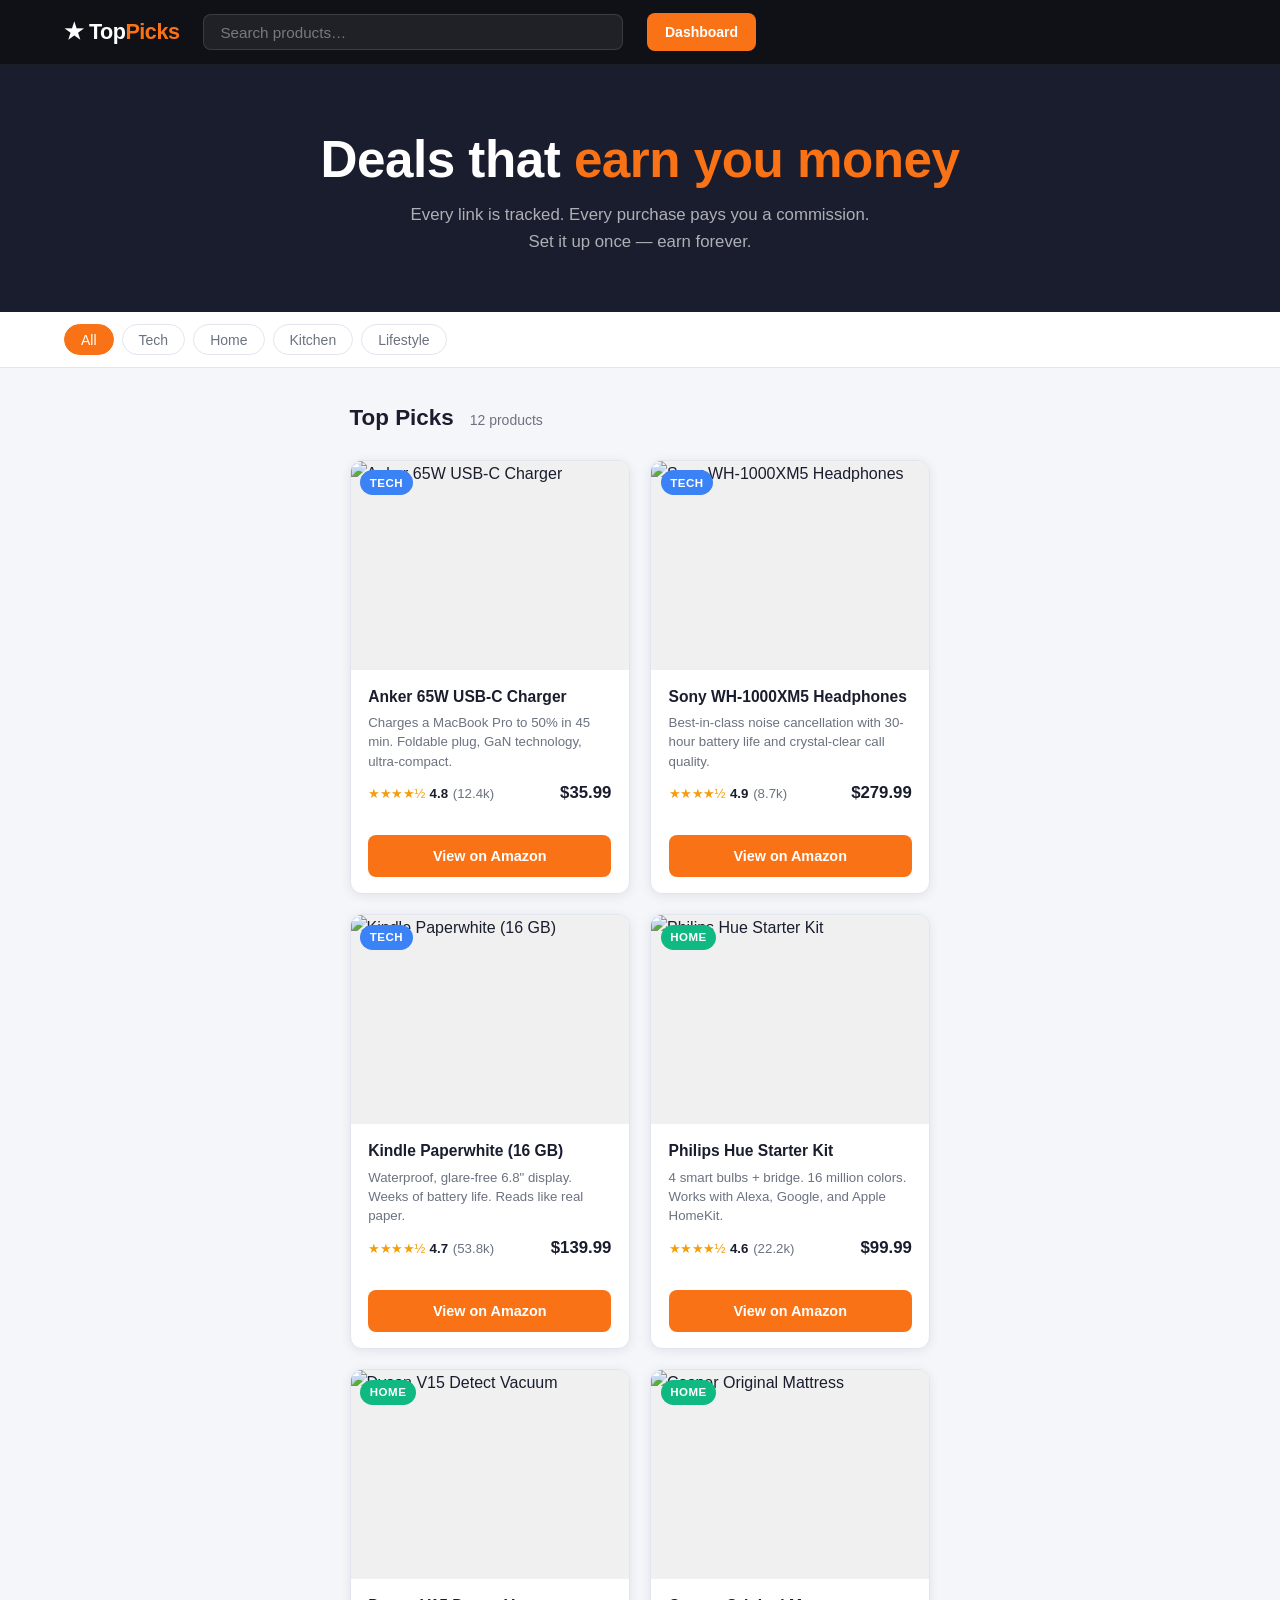
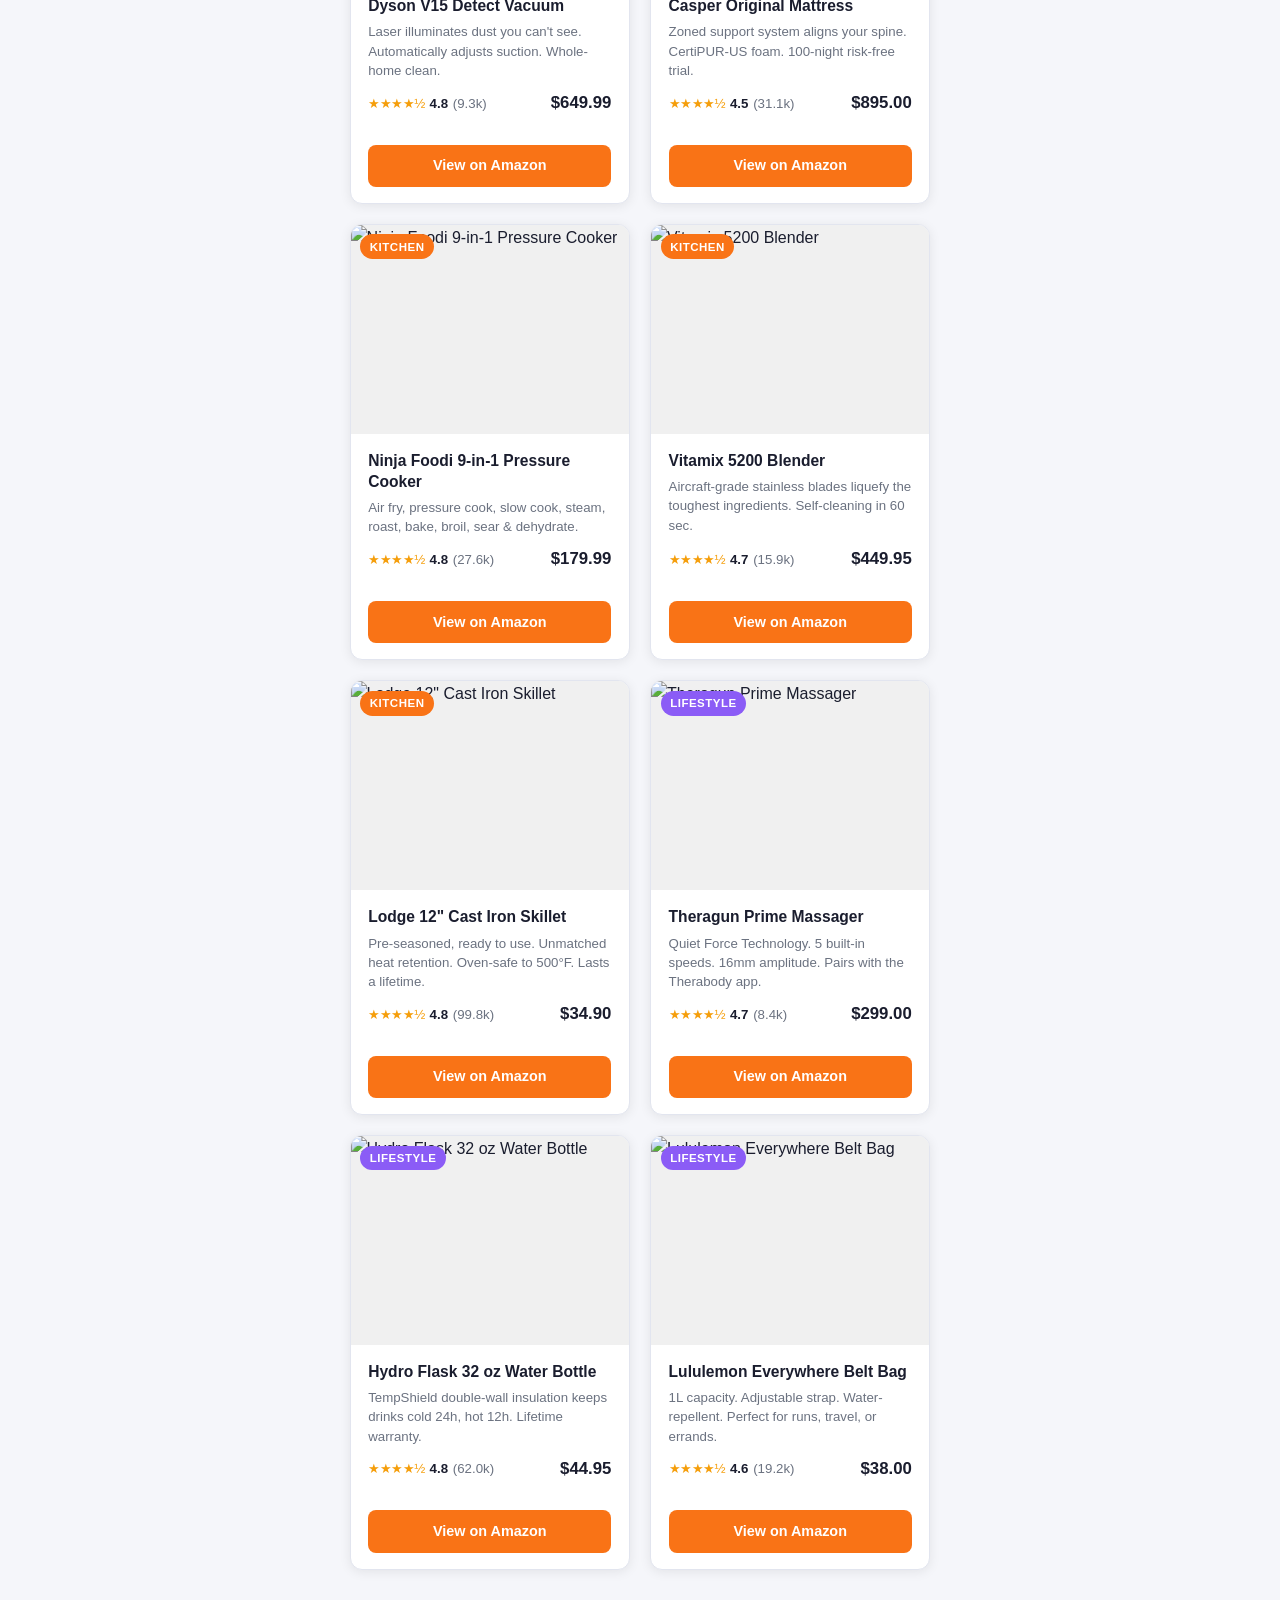
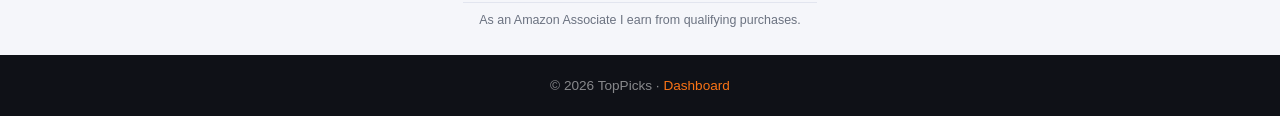
==== index.html @ af817380 "Build TopPicks affiliate site - index.html: main storefront with hero, category pills, product grid," ====
<!DOCTYPE html>
<html lang="en">
<head>
  <meta charset="UTF-8">
  <meta name="viewport" content="width=device-width, initial-scale=1.0">
  <title>TopPicks — Curated Deals & Product Reviews</title>
  <meta name="description" content="Handpicked, top-rated products with honest reviews. We find the best deals so you don't have to.">
  <meta name="robots" content="index, follow">
  <link rel="stylesheet" href="css/style.css">
</head>
<body>

<header>
  <div class="header-inner">
    <a href="/" class="logo">&#9733; Top<span>Picks</span></a>
    <div class="search-bar">
      <input id="search" type="search" placeholder="Search products…" autocomplete="off">
    </div>
    <a href="admin/dashboard.html" class="header-cta">Dashboard</a>
  </div>
</header>

<section class="hero">
  <h1>Deals that <span>earn you money</span></h1>
  <p>Every link is tracked. Every purchase pays you a commission. Set it up once — earn forever.</p>
</section>

<div class="categories">
  <div class="cat-pills">
    <button class="cat-pill active" data-cat="all">All</button>
    <button class="cat-pill" data-cat="tech">Tech</button>
    <button class="cat-pill" data-cat="home">Home</button>
    <button class="cat-pill" data-cat="kitchen">Kitchen</button>
    <button class="cat-pill" data-cat="lifestyle">Lifestyle</button>
  </div>
</div>

<section class="products-section">
  <div class="section-header">
    <h2>Top Picks</h2>
    <span id="result-count" class="result-count">Loading…</span>
  </div>
  <div id="products-grid" class="products-grid"></div>
  <div id="no-results" class="no-results hidden">
    <p>No products found. Try a different search or category.</p>
  </div>
</section>

<p class="disclaimer">As an Amazon Associate I earn from qualifying purchases.</p>

<footer>
  <p>© <span id="year"></span> TopPicks · <a href="admin/dashboard.html">Dashboard</a></p>
  <script>document.getElementById('year').textContent = new Date().getFullYear();</script>
</footer>

<script src="js/products.js"></script>
<script src="js/app.js"></script>
</body>
</html>
---- css/style.css ----
/* ── Reset & Base ── */
*, *::before, *::after { box-sizing: border-box; margin: 0; padding: 0; }

:root {
  --bg: #f5f6fa;
  --surface: #ffffff;
  --border: #e2e5ef;
  --text: #1a1d2e;
  --text-muted: #6b7280;
  --accent: #f97316;
  --accent-dark: #ea6000;
  --header-bg: #0f1117;
  --hero-bg: #1a1d2e;
  --star: #f59e0b;
  --badge-tech: #3b82f6;
  --badge-home: #10b981;
  --badge-kitchen: #f97316;
  --badge-lifestyle: #8b5cf6;
  --radius: 12px;
  --shadow: 0 2px 12px rgba(0,0,0,.08);
  --shadow-hover: 0 8px 28px rgba(0,0,0,.14);
  --transition: 0.2s ease;
}

body {
  font-family: -apple-system, BlinkMacSystemFont, 'Segoe UI', Roboto, sans-serif;
  background: var(--bg);
  color: var(--text);
  line-height: 1.6;
  min-height: 100vh;
  display: flex;
  flex-direction: column;
}

/* ── Header ── */
header {
  background: var(--header-bg);
  position: sticky;
  top: 0;
  z-index: 100;
  border-bottom: 1px solid rgba(255,255,255,.06);
}

.header-inner {
  max-width: 1200px;
  margin: 0 auto;
  padding: 0 1.5rem;
  height: 64px;
  display: flex;
  align-items: center;
  gap: 1.5rem;
}

.logo {
  font-size: 1.35rem;
  font-weight: 800;
  color: #fff;
  text-decoration: none;
  white-space: nowrap;
  letter-spacing: -.5px;
}
.logo span { color: var(--accent); }

.search-bar {
  flex: 1;
  max-width: 420px;
}

.search-bar input {
  width: 100%;
  padding: .55rem 1rem;
  border-radius: 8px;
  border: 1.5px solid rgba(255,255,255,.12);
  background: rgba(255,255,255,.07);
  color: #fff;
  font-size: .95rem;
  outline: none;
  transition: border-color var(--transition), background var(--transition);
}

.search-bar input::placeholder { color: rgba(255,255,255,.4); }
.search-bar input:focus {
  border-color: var(--accent);
  background: rgba(255,255,255,.1);
}

.header-cta {
  padding: .5rem 1.1rem;
  background: var(--accent);
  color: #fff;
  border-radius: 8px;
  font-size: .875rem;
  font-weight: 600;
  text-decoration: none;
  white-space: nowrap;
  transition: background var(--transition);
}
.header-cta:hover { background: var(--accent-dark); }

/* ── Hero ── */
.hero {
  background: var(--hero-bg);
  color: #fff;
  text-align: center;
  padding: 4rem 1.5rem 3.5rem;
}

.hero h1 {
  font-size: clamp(2rem, 5vw, 3.2rem);
  font-weight: 800;
  line-height: 1.2;
  margin-bottom: .75rem;
  letter-spacing: -.5px;
}

.hero h1 span {
  color: var(--accent);
  position: relative;
}

.hero p {
  font-size: 1.05rem;
  color: rgba(255,255,255,.65);
  max-width: 480px;
  margin: 0 auto;
}

/* ── Categories ── */
.categories {
  background: var(--surface);
  border-bottom: 1px solid var(--border);
  position: sticky;
  top: 64px;
  z-index: 90;
}

.cat-pills {
  max-width: 1200px;
  margin: 0 auto;
  padding: .75rem 1.5rem;
  display: flex;
  gap: .5rem;
  overflow-x: auto;
  scrollbar-width: none;
}
.cat-pills::-webkit-scrollbar { display: none; }

.cat-pill {
  padding: .4rem 1rem;
  border-radius: 999px;
  border: 1.5px solid var(--border);
  background: transparent;
  color: var(--text-muted);
  font-size: .875rem;
  font-weight: 500;
  cursor: pointer;
  white-space: nowrap;
  transition: all var(--transition);
}

.cat-pill:hover {
  border-color: var(--accent);
  color: var(--accent);
}

.cat-pill.active {
  background: var(--accent);
  border-color: var(--accent);
  color: #fff;
}

/* ── Products Section ── */
.products-section {
  max-width: 1200px;
  margin: 0 auto;
  padding: 2rem 1.5rem;
  flex: 1;
}

.section-header {
  display: flex;
  align-items: baseline;
  gap: 1rem;
  margin-bottom: 1.5rem;
}

.section-header h2 {
  font-size: 1.4rem;
  font-weight: 700;
}

.result-count {
  font-size: .875rem;
  color: var(--text-muted);
}

/* ── Products Grid ── */
.products-grid {
  display: grid;
  grid-template-columns: repeat(auto-fill, minmax(260px, 1fr));
  gap: 1.25rem;
}

/* ── Product Card ── */
.product-card {
  background: var(--surface);
  border-radius: var(--radius);
  border: 1px solid var(--border);
  box-shadow: var(--shadow);
  overflow: hidden;
  display: flex;
  flex-direction: column;
  transition: transform var(--transition), box-shadow var(--transition);
}

.product-card:hover {
  transform: translateY(-4px);
  box-shadow: var(--shadow-hover);
}

.card-image {
  aspect-ratio: 4/3;
  overflow: hidden;
  background: #f0f0f0;
  position: relative;
}

.card-image img {
  width: 100%;
  height: 100%;
  object-fit: cover;
  transition: transform 0.35s ease;
}

.product-card:hover .card-image img {
  transform: scale(1.04);
}

.card-badge {
  position: absolute;
  top: .6rem;
  left: .6rem;
  padding: .2rem .6rem;
  border-radius: 999px;
  font-size: .72rem;
  font-weight: 700;
  text-transform: uppercase;
  letter-spacing: .5px;
  color: #fff;
}

.badge-tech      { background: var(--badge-tech); }
.badge-home      { background: var(--badge-home); }
.badge-kitchen   { background: var(--badge-kitchen); }
.badge-lifestyle { background: var(--badge-lifestyle); }

.card-body {
  padding: 1rem 1.1rem;
  flex: 1;
  display: flex;
  flex-direction: column;
  gap: .4rem;
}

.card-title {
  font-size: .975rem;
  font-weight: 600;
  line-height: 1.35;
  color: var(--text);
}

.card-desc {
  font-size: .83rem;
  color: var(--text-muted);
  line-height: 1.45;
  flex: 1;
}

.card-meta {
  display: flex;
  align-items: center;
  justify-content: space-between;
  margin-top: .2rem;
}

.card-rating {
  display: flex;
  align-items: center;
  gap: .3rem;
  font-size: .83rem;
}

.stars { color: var(--star); letter-spacing: -.5px; }
.rating-val { font-weight: 600; }
.review-count { color: var(--text-muted); }

.card-price {
  font-size: 1.05rem;
  font-weight: 700;
  color: var(--text);
}

.card-footer {
  padding: .75rem 1.1rem 1rem;
}

.btn-buy {
  display: block;
  width: 100%;
  padding: .6rem;
  background: var(--accent);
  color: #fff;
  border: none;
  border-radius: 8px;
  font-size: .9rem;
  font-weight: 600;
  text-align: center;
  text-decoration: none;
  cursor: pointer;
  transition: background var(--transition);
}

.btn-buy:hover { background: var(--accent-dark); }

/* ── No Results ── */
.no-results {
  text-align: center;
  padding: 4rem 1rem;
  color: var(--text-muted);
  font-size: 1rem;
}

.hidden { display: none !important; }

/* ── Disclaimer ── */
.disclaimer {
  text-align: center;
  font-size: .78rem;
  color: var(--text-muted);
  padding: .5rem 1rem 1.5rem;
  border-top: 1px solid var(--border);
  max-width: 1200px;
  margin: 0 auto;
}

/* ── Footer ── */
footer {
  background: var(--header-bg);
  color: rgba(255,255,255,.5);
  text-align: center;
  padding: 1.25rem 1rem;
  font-size: .85rem;
}

footer a {
  color: var(--accent);
  text-decoration: none;
}
footer a:hover { text-decoration: underline; }

/* ── Admin: Dashboard ── */
.admin-body {
  background: var(--bg);
  font-family: -apple-system, BlinkMacSystemFont, 'Segoe UI', Roboto, sans-serif;
  color: var(--text);
  min-height: 100vh;
}

.admin-header {
  background: var(--header-bg);
  padding: 0 1.5rem;
}

.admin-header .header-inner {
  justify-content: space-between;
}

.admin-layout {
  max-width: 1200px;
  margin: 0 auto;
  padding: 2rem 1.5rem;
}

.admin-title {
  font-size: 1.5rem;
  font-weight: 700;
  margin-bottom: 1.5rem;
}

/* Stats row */
.stats-row {
  display: grid;
  grid-template-columns: repeat(auto-fill, minmax(180px, 1fr));
  gap: 1rem;
  margin-bottom: 2rem;
}

.stat-card {
  background: var(--surface);
  border: 1px solid var(--border);
  border-radius: var(--radius);
  padding: 1.2rem 1.4rem;
  box-shadow: var(--shadow);
}

.stat-label {
  font-size: .78rem;
  font-weight: 600;
  text-transform: uppercase;
  letter-spacing: .5px;
  color: var(--text-muted);
  margin-bottom: .35rem;
}

.stat-value {
  font-size: 2rem;
  font-weight: 800;
  color: var(--accent);
}

/* Toolbar */
.toolbar {
  display: flex;
  align-items: center;
  justify-content: space-between;
  margin-bottom: 1rem;
  gap: 1rem;
  flex-wrap: wrap;
}

.toolbar-left { display: flex; align-items: center; gap: .75rem; flex-wrap: wrap; }

.admin-search {
  padding: .5rem .9rem;
  border-radius: 8px;
  border: 1.5px solid var(--border);
  background: var(--surface);
  font-size: .9rem;
  outline: none;
  width: 220px;
  transition: border-color var(--transition);
}
.admin-search:focus { border-color: var(--accent); }

.filter-select {
  padding: .5rem .9rem;
  border-radius: 8px;
  border: 1.5px solid var(--border);
  background: var(--surface);
  font-size: .9rem;
  cursor: pointer;
}

.btn-add {
  padding: .55rem 1.1rem;
  background: var(--accent);
  color: #fff;
  border: none;
  border-radius: 8px;
  font-size: .875rem;
  font-weight: 600;
  cursor: pointer;
  transition: background var(--transition);
}
.btn-add:hover { background: var(--accent-dark); }

/* Table */
.table-wrap {
  background: var(--surface);
  border: 1px solid var(--border);
  border-radius: var(--radius);
  box-shadow: var(--shadow);
  overflow: hidden;
}

.admin-table {
  width: 100%;
  border-collapse: collapse;
  font-size: .88rem;
}

.admin-table thead {
  background: #f9fafb;
  border-bottom: 1px solid var(--border);
}

.admin-table th {
  padding: .75rem 1rem;
  text-align: left;
  font-weight: 600;
  font-size: .78rem;
  text-transform: uppercase;
  letter-spacing: .5px;
  color: var(--text-muted);
  white-space: nowrap;
}

.admin-table td {
  padding: .85rem 1rem;
  border-bottom: 1px solid var(--border);
  vertical-align: middle;
}

.admin-table tbody tr:last-child td { border-bottom: none; }

.admin-table tbody tr:hover td { background: #fafafa; }

.prod-thumb {
  width: 44px;
  height: 44px;
  border-radius: 8px;
  object-fit: cover;
  background: var(--bg);
}

.prod-name { font-weight: 600; }
.prod-desc-cell {
  color: var(--text-muted);
  font-size: .82rem;
  max-width: 200px;
  white-space: nowrap;
  overflow: hidden;
  text-overflow: ellipsis;
}

.cat-tag {
  padding: .2rem .55rem;
  border-radius: 999px;
  font-size: .72rem;
  font-weight: 700;
  text-transform: uppercase;
  letter-spacing: .3px;
  color: #fff;
}

.actions { display: flex; gap: .5rem; }

.btn-edit, .btn-delete {
  padding: .35rem .75rem;
  border-radius: 6px;
  font-size: .8rem;
  font-weight: 600;
  cursor: pointer;
  border: none;
  transition: opacity var(--transition);
}

.btn-edit { background: #e0f2fe; color: #0369a1; }
.btn-edit:hover { opacity: .8; }
.btn-delete { background: #fee2e2; color: #dc2626; }
.btn-delete:hover { opacity: .8; }

/* Modal */
.modal-overlay {
  position: fixed;
  inset: 0;
  background: rgba(0,0,0,.5);
  display: flex;
  align-items: center;
  justify-content: center;
  z-index: 200;
  padding: 1rem;
}

.modal {
  background: var(--surface);
  border-radius: var(--radius);
  width: 100%;
  max-width: 520px;
  max-height: 90vh;
  overflow-y: auto;
  box-shadow: 0 20px 60px rgba(0,0,0,.25);
}

.modal-header {
  display: flex;
  align-items: center;
  justify-content: space-between;
  padding: 1.25rem 1.5rem;
  border-bottom: 1px solid var(--border);
}

.modal-title { font-size: 1.1rem; font-weight: 700; }

.modal-close {
  background: none;
  border: none;
  font-size: 1.4rem;
  cursor: pointer;
  color: var(--text-muted);
  line-height: 1;
  padding: .2rem;
}
.modal-close:hover { color: var(--text); }

.modal-body { padding: 1.5rem; }

.form-group {
  margin-bottom: 1.1rem;
}

.form-label {
  display: block;
  font-size: .83rem;
  font-weight: 600;
  margin-bottom: .4rem;
  color: var(--text);
}

.form-control {
  width: 100%;
  padding: .55rem .85rem;
  border: 1.5px solid var(--border);
  border-radius: 8px;
  font-size: .9rem;
  outline: none;
  transition: border-color var(--transition);
  background: var(--surface);
  color: var(--text);
}

.form-control:focus { border-color: var(--accent); }

textarea.form-control {
  resize: vertical;
  min-height: 80px;
}

.form-row {
  display: grid;
  grid-template-columns: 1fr 1fr;
  gap: 1rem;
}

.modal-footer {
  padding: 1rem 1.5rem;
  border-top: 1px solid var(--border);
  display: flex;
  justify-content: flex-end;
  gap: .75rem;
}

.btn-cancel {
  padding: .55rem 1.1rem;
  background: var(--bg);
  color: var(--text);
  border: 1.5px solid var(--border);
  border-radius: 8px;
  font-size: .875rem;
  font-weight: 600;
  cursor: pointer;
  transition: background var(--transition);
}
.btn-cancel:hover { background: var(--border); }

.btn-save {
  padding: .55rem 1.3rem;
  background: var(--accent);
  color: #fff;
  border: none;
  border-radius: 8px;
  font-size: .875rem;
  font-weight: 600;
  cursor: pointer;
  transition: background var(--transition);
}
.btn-save:hover { background: var(--accent-dark); }

/* Toast */
.toast {
  position: fixed;
  bottom: 1.5rem;
  right: 1.5rem;
  background: #1a1d2e;
  color: #fff;
  padding: .75rem 1.25rem;
  border-radius: 10px;
  font-size: .88rem;
  font-weight: 500;
  box-shadow: 0 4px 20px rgba(0,0,0,.25);
  transform: translateY(10px);
  opacity: 0;
  transition: all 0.3s ease;
  z-index: 300;
  pointer-events: none;
}

.toast.show {
  opacity: 1;
  transform: translateY(0);
}

/* ── Responsive ── */
@media (max-width: 640px) {
  .hero { padding: 2.5rem 1rem 2rem; }
  .products-grid { grid-template-columns: repeat(auto-fill, minmax(160px, 1fr)); gap: .75rem; }
  .admin-table th:nth-child(5),
  .admin-table td:nth-child(5) { display: none; }
  .form-row { grid-template-columns: 1fr; }
  .search-bar { display: none; }
}
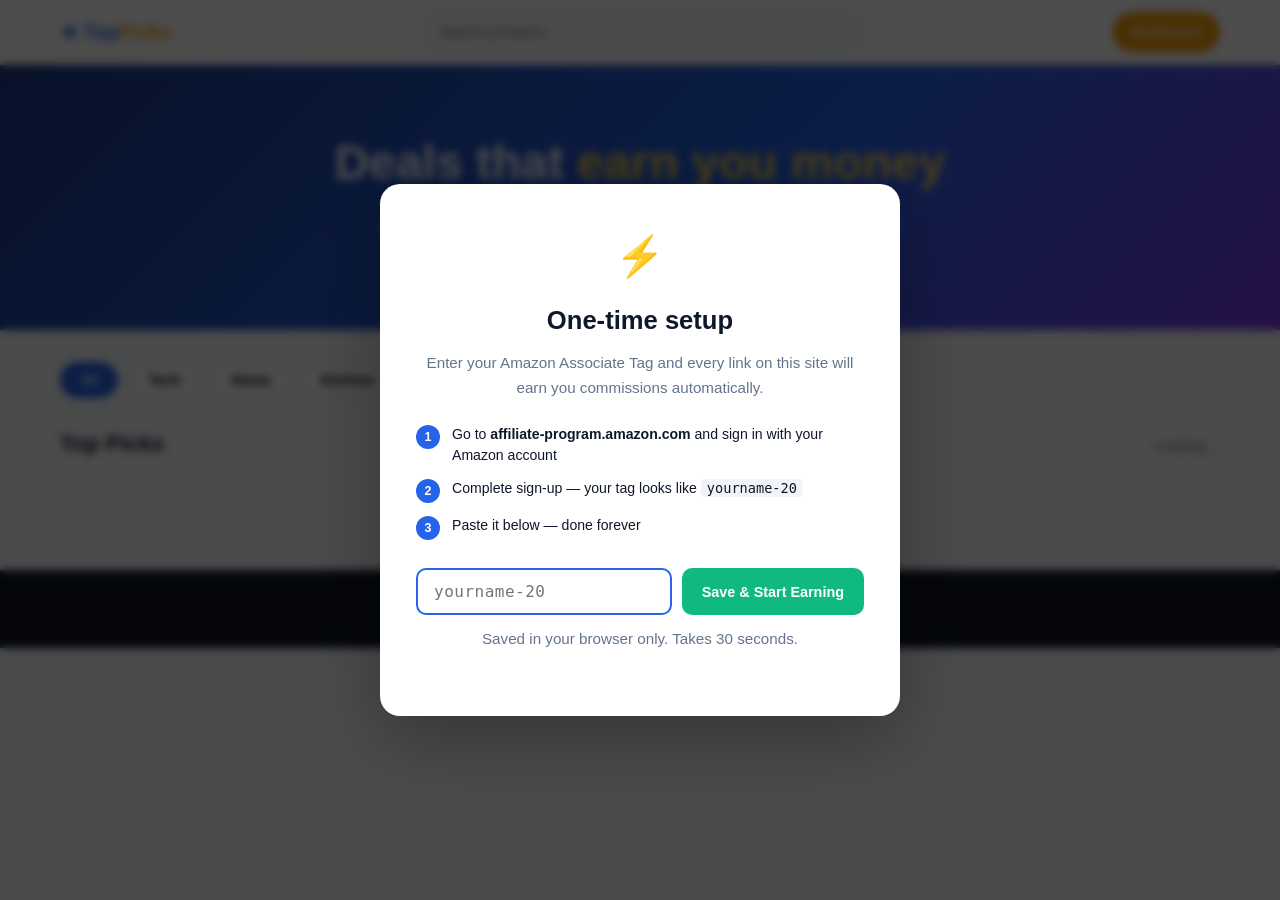
==== commit d465111a: "Redesign site with new blue theme and affiliate tag setup - css/style.css: new blue/white design sys" ====
--- a/index.html
+++ b/index.html
@@ -41,7 +41,7 @@
     <span id="result-count" class="result-count">Loading…</span>
   </div>
   <div id="products-grid" class="products-grid"></div>
-  <div id="no-results" class="no-results hidden">
+  <div id="no-results" class="empty-state hidden">
     <p>No products found. Try a different search or category.</p>
   </div>
 </section>
@@ -53,7 +53,6 @@
   <script>document.getElementById('year').textContent = new Date().getFullYear();</script>
 </footer>
 
-<script src="js/products.js"></script>
 <script src="js/app.js"></script>
 </body>
 </html>
--- a/css/style.css
+++ b/css/style.css
@@ -1,701 +1,173 @@
 /* ── Reset & Base ── */
-*, *::before, *::after { box-sizing: border-box; margin: 0; padding: 0; }
+*,*::before,*::after{box-sizing:border-box;margin:0;padding:0}
+:root{--primary:#2563eb;--primary-dark:#1d4ed8;--accent:#f59e0b;--accent-dark:#d97706;--bg:#f8fafc;--surface:#fff;--surface2:#f1f5f9;--border:#e2e8f0;--text:#0f172a;--text-muted:#64748b;--success:#10b981;--radius:12px;--shadow:0 1px 3px rgba(0,0,0,.08),0 4px 16px rgba(0,0,0,.06);--shadow-hover:0 4px 12px rgba(0,0,0,.12),0 12px 32px rgba(0,0,0,.1)}
+html{scroll-behavior:smooth}
+body{font-family:-apple-system,BlinkMacSystemFont,'Segoe UI',Roboto,sans-serif;background:var(--bg);color:var(--text);line-height:1.6;font-size:16px}
+a{color:inherit;text-decoration:none}
+img{max-width:100%;display:block}
 
-:root {
-  --bg: #f5f6fa;
-  --surface: #ffffff;
-  --border: #e2e5ef;
-  --text: #1a1d2e;
-  --text-muted: #6b7280;
-  --accent: #f97316;
-  --accent-dark: #ea6000;
-  --header-bg: #0f1117;
-  --hero-bg: #1a1d2e;
-  --star: #f59e0b;
-  --badge-tech: #3b82f6;
-  --badge-home: #10b981;
-  --badge-kitchen: #f97316;
-  --badge-lifestyle: #8b5cf6;
-  --radius: 12px;
-  --shadow: 0 2px 12px rgba(0,0,0,.08);
-  --shadow-hover: 0 8px 28px rgba(0,0,0,.14);
-  --transition: 0.2s ease;
+/* ── Header ── */
+header{background:var(--surface);border-bottom:1px solid var(--border);position:sticky;top:0;z-index:100;box-shadow:0 1px 8px rgba(0,0,0,.06)}
+.header-inner{max-width:1200px;margin:0 auto;padding:0 20px;height:64px;display:flex;align-items:center;justify-content:space-between;gap:20px}
+.logo{font-size:1.25rem;font-weight:800;color:var(--primary);white-space:nowrap}
+.logo span{color:var(--accent)}
+.search-bar{flex:1;max-width:440px}
+.search-bar input{width:100%;padding:10px 16px;border:2px solid var(--border);border-radius:99px;font-size:.9rem;background:var(--bg);transition:border-color .2s;outline:none}
+.search-bar input:focus{border-color:var(--primary)}
+.header-cta{background:var(--accent);color:white;font-weight:700;font-size:.85rem;padding:9px 18px;border-radius:99px;white-space:nowrap;transition:background .2s}
+.header-cta:hover{background:var(--accent-dark)}
+
+/* ── Hero ── */
+.hero{background:linear-gradient(135deg,#1e3a8a 0%,#2563eb 60%,#7c3aed 100%);color:white;text-align:center;padding:60px 20px}
+.hero h1{font-size:clamp(1.8rem,4vw,3rem);font-weight:900;margin-bottom:12px}
+.hero h1 span{color:#fcd34d}
+.hero p{font-size:1.1rem;opacity:.9;max-width:520px;margin:0 auto}
+
+/* ── Categories ── */
+.categories{max-width:1200px;margin:32px auto 0;padding:0 20px}
+.cat-pills{display:flex;gap:10px;flex-wrap:wrap}
+.cat-pill{padding:8px 18px;border-radius:99px;border:2px solid var(--border);font-size:.9rem;font-weight:600;cursor:pointer;transition:all .15s;background:var(--surface)}
+.cat-pill:hover{border-color:var(--primary);color:var(--primary)}
+.cat-pill.active{background:var(--primary);border-color:var(--primary);color:white}
+
+/* ── Products Section ── */
+.products-section{max-width:1200px;margin:28px auto;padding:0 20px}
+.section-header{display:flex;justify-content:space-between;align-items:baseline;margin-bottom:20px}
+.section-header h2{font-size:1.4rem;font-weight:800}
+.result-count{color:var(--text-muted);font-size:.9rem}
+.products-grid{display:grid;grid-template-columns:repeat(auto-fill,minmax(260px,1fr));gap:20px}
+
+/* ── Product Card ── */
+.card{background:var(--surface);border-radius:var(--radius);border:1px solid var(--border);overflow:hidden;box-shadow:var(--shadow);transition:transform .2s,box-shadow .2s;display:flex;flex-direction:column}
+.card:hover{transform:translateY(-4px);box-shadow:var(--shadow-hover)}
+.card-img{width:100%;height:180px;background:var(--surface2);display:flex;align-items:center;justify-content:center;overflow:hidden;position:relative}
+.card-img img{width:100%;height:100%;object-fit:contain;padding:12px}
+.badge{position:absolute;top:10px;left:10px;background:var(--accent);color:white;font-size:.72rem;font-weight:700;padding:3px 9px;border-radius:99px;text-transform:uppercase;letter-spacing:.5px}
+.card-body{padding:16px;flex:1;display:flex;flex-direction:column;gap:8px}
+.card-title{font-size:.95rem;font-weight:700;line-height:1.4;display:-webkit-box;-webkit-line-clamp:2;-webkit-box-orient:vertical;overflow:hidden}
+.card-desc{font-size:.82rem;color:var(--text-muted);line-height:1.5;display:-webkit-box;-webkit-line-clamp:2;-webkit-box-orient:vertical;overflow:hidden}
+.card-rating{display:flex;align-items:center;gap:6px;font-size:.82rem}
+.stars{color:#f59e0b;letter-spacing:1px}
+.review-count{color:var(--text-muted)}
+.card-footer{padding:12px 16px 16px;display:flex;align-items:center;justify-content:space-between;gap:10px}
+.price{font-size:1.15rem;font-weight:800}
+.buy-btn{background:var(--primary);color:white;font-weight:700;font-size:.85rem;padding:10px 18px;border-radius:8px;transition:background .15s;white-space:nowrap;border:none;cursor:pointer}
+.buy-btn:hover{background:var(--primary-dark)}
+
+/* ── Empty State ── */
+.empty-state{text-align:center;padding:60px 20px;color:var(--text-muted);grid-column:1/-1}
+
+/* ── Disclaimer / Footer ── */
+.disclaimer{max-width:1200px;margin:0 auto 20px;padding:0 20px;font-size:.78rem;color:var(--text-muted);text-align:center}
+footer{background:var(--text);color:#94a3b8;text-align:center;padding:28px 20px;font-size:.85rem;margin-top:40px}
+footer a{color:#60a5fa}
+
+/* ── Toast ── */
+.toast{position:fixed;bottom:24px;right:24px;background:#1e293b;color:white;padding:12px 20px;border-radius:10px;font-size:.9rem;font-weight:600;opacity:0;transform:translateY(10px);transition:opacity .3s,transform .3s;pointer-events:none;z-index:999}
+.toast.show{opacity:1;transform:translateY(0)}
+
+/* ── Setup Modal ── */
+#setup-overlay{position:fixed;inset:0;background:rgba(0,0,0,.7);display:flex;align-items:center;justify-content:center;z-index:1000;padding:20px;backdrop-filter:blur(4px)}
+#setup-modal{background:var(--surface);border-radius:20px;padding:40px 36px;max-width:520px;width:100%;box-shadow:0 24px 80px rgba(0,0,0,.3);text-align:center}
+.setup-icon{font-size:2.5rem;margin-bottom:12px}
+#setup-modal h2{font-size:1.6rem;font-weight:900;margin-bottom:10px}
+#setup-modal>p{color:var(--text-muted);font-size:.95rem;margin-bottom:24px;line-height:1.6}
+.setup-steps{display:flex;flex-direction:column;gap:12px;text-align:left;margin-bottom:28px}
+.setup-step{display:flex;align-items:flex-start;gap:12px;font-size:.88rem;line-height:1.5}
+.setup-num{background:var(--primary);color:white;min-width:24px;height:24px;border-radius:50%;display:flex;align-items:center;justify-content:center;font-weight:800;font-size:.78rem;flex-shrink:0;margin-top:1px}
+.setup-step code{background:var(--surface2);padding:1px 6px;border-radius:4px;font-size:.85rem}
+.setup-input-row{display:flex;gap:10px;margin-bottom:12px}
+.setup-input-row input{flex:1;padding:12px 16px;border:2px solid var(--border);border-radius:10px;font-size:1rem;outline:none;transition:border-color .2s;font-family:monospace;letter-spacing:.5px}
+.setup-input-row input:focus{border-color:var(--primary)}
+#tag-save-btn{background:var(--success);color:white;font-weight:700;font-size:.9rem;padding:12px 20px;border-radius:10px;border:none;cursor:pointer;white-space:nowrap;transition:opacity .15s}
+#tag-save-btn:hover{opacity:.9}
+.setup-note{font-size:.78rem;color:var(--text-muted)}
+
+/* ── Utility ── */
+.hidden{display:none!important}
+
+/* ── Responsive ── */
+@media(max-width:640px){
+  .header-inner{gap:12px}
+  .search-bar{max-width:180px}
+  .hero{padding:40px 16px}
+  .products-grid{grid-template-columns:repeat(auto-fill,minmax(220px,1fr));gap:14px}
 }
 
-body {
-  font-family: -apple-system, BlinkMacSystemFont, 'Segoe UI', Roboto, sans-serif;
-  background: var(--bg);
-  color: var(--text);
-  line-height: 1.6;
-  min-height: 100vh;
-  display: flex;
-  flex-direction: column;
+/* ════════════════════════════════════════════════════
+   ADMIN STYLES — used by admin/dashboard.html only
+   ════════════════════════════════════════════════════ */
+.admin-body{background:var(--bg)}
+
+.admin-header{background:#0f1117;border-bottom:1px solid rgba(255,255,255,.06)}
+.admin-header .header-inner{justify-content:space-between}
+.admin-header .logo{color:#fff}
+
+.admin-layout{max-width:1200px;margin:0 auto;padding:2rem 1.5rem}
+.admin-title{font-size:1.5rem;font-weight:700;margin-bottom:1.5rem}
+
+.stats-row{display:grid;grid-template-columns:repeat(auto-fill,minmax(160px,1fr));gap:1rem;margin-bottom:2rem}
+.stat-card{background:var(--surface);border:1px solid var(--border);border-radius:var(--radius);padding:1.1rem 1.3rem;box-shadow:var(--shadow)}
+.stat-label{font-size:.75rem;font-weight:700;text-transform:uppercase;letter-spacing:.5px;color:var(--text-muted);margin-bottom:.3rem}
+.stat-value{font-size:1.9rem;font-weight:800;color:var(--primary)}
+
+.toolbar{display:flex;align-items:center;justify-content:space-between;margin-bottom:1rem;gap:1rem;flex-wrap:wrap}
+.toolbar-left{display:flex;align-items:center;gap:.75rem;flex-wrap:wrap}
+
+.admin-search{padding:.5rem .9rem;border-radius:8px;border:1.5px solid var(--border);background:var(--surface);font-size:.9rem;outline:none;width:220px;transition:border-color .2s}
+.admin-search:focus{border-color:var(--primary)}
+
+.filter-select{padding:.5rem .9rem;border-radius:8px;border:1.5px solid var(--border);background:var(--surface);font-size:.9rem;cursor:pointer}
+
+.btn-add{padding:.55rem 1.1rem;background:var(--primary);color:#fff;border:none;border-radius:8px;font-size:.875rem;font-weight:600;cursor:pointer;transition:background .2s}
+.btn-add:hover{background:var(--primary-dark)}
+
+.btn-export{padding:.55rem 1.1rem;background:var(--success);color:#fff;border:none;border-radius:8px;font-size:.875rem;font-weight:600;cursor:pointer;transition:opacity .2s}
+.btn-export:hover{opacity:.85}
+
+.table-wrap{background:var(--surface);border:1px solid var(--border);border-radius:var(--radius);box-shadow:var(--shadow);overflow:hidden}
+
+.admin-table{width:100%;border-collapse:collapse;font-size:.88rem}
+.admin-table thead{background:#f9fafb;border-bottom:1px solid var(--border)}
+.admin-table th{padding:.75rem 1rem;text-align:left;font-weight:600;font-size:.75rem;text-transform:uppercase;letter-spacing:.5px;color:var(--text-muted);white-space:nowrap}
+.admin-table td{padding:.85rem 1rem;border-bottom:1px solid var(--border);vertical-align:middle}
+.admin-table tbody tr:last-child td{border-bottom:none}
+.admin-table tbody tr:hover td{background:#fafafa}
+
+.prod-thumb{width:44px;height:44px;border-radius:8px;object-fit:cover;background:var(--bg)}
+.prod-name{font-weight:600}
+.prod-desc-cell{color:var(--text-muted);font-size:.82rem;max-width:200px;white-space:nowrap;overflow:hidden;text-overflow:ellipsis}
+
+.cat-tag{padding:.2rem .55rem;border-radius:99px;font-size:.72rem;font-weight:700;text-transform:uppercase;letter-spacing:.3px;color:#fff}
+
+.actions{display:flex;gap:.5rem}
+.btn-edit,.btn-delete{padding:.35rem .75rem;border-radius:6px;font-size:.8rem;font-weight:600;cursor:pointer;border:none;transition:opacity .2s}
+.btn-edit{background:#dbeafe;color:#1d4ed8}
+.btn-edit:hover{opacity:.8}
+.btn-delete{background:#fee2e2;color:#dc2626}
+.btn-delete:hover{opacity:.8}
+
+/* Admin Modal */
+.modal-overlay{position:fixed;inset:0;background:rgba(0,0,0,.5);display:flex;align-items:center;justify-content:center;z-index:200;padding:1rem}
+.modal{background:var(--surface);border-radius:var(--radius);width:100%;max-width:520px;max-height:90vh;overflow-y:auto;box-shadow:0 20px 60px rgba(0,0,0,.25)}
+.modal-header{display:flex;align-items:center;justify-content:space-between;padding:1.25rem 1.5rem;border-bottom:1px solid var(--border)}
+.modal-title{font-size:1.1rem;font-weight:700}
+.modal-close{background:none;border:none;font-size:1.4rem;cursor:pointer;color:var(--text-muted);line-height:1;padding:.2rem}
+.modal-close:hover{color:var(--text)}
+.modal-body{padding:1.5rem}
+.form-group{margin-bottom:1.1rem}
+.form-label{display:block;font-size:.83rem;font-weight:600;margin-bottom:.4rem;color:var(--text)}
+.form-control{width:100%;padding:.55rem .85rem;border:1.5px solid var(--border);border-radius:8px;font-size:.9rem;outline:none;transition:border-color .2s;background:var(--surface);color:var(--text)}
+.form-control:focus{border-color:var(--primary)}
+textarea.form-control{resize:vertical;min-height:80px}
+.form-row{display:grid;grid-template-columns:1fr 1fr;gap:1rem}
+.modal-footer{padding:1rem 1.5rem;border-top:1px solid var(--border);display:flex;justify-content:flex-end;gap:.75rem}
+.btn-cancel{padding:.55rem 1.1rem;background:var(--bg);color:var(--text);border:1.5px solid var(--border);border-radius:8px;font-size:.875rem;font-weight:600;cursor:pointer;transition:background .2s}
+.btn-cancel:hover{background:var(--border)}
+.btn-save{padding:.55rem 1.3rem;background:var(--primary);color:#fff;border:none;border-radius:8px;font-size:.875rem;font-weight:600;cursor:pointer;transition:background .2s}
+.btn-save:hover{background:var(--primary-dark)}
+
+@media(max-width:640px){
+  .admin-table th:nth-child(5),.admin-table td:nth-child(5){display:none}
+  .form-row{grid-template-columns:1fr}
 }
-
-/* ── Header ── */
-header {
-  background: var(--header-bg);
-  position: sticky;
-  top: 0;
-  z-index: 100;
-  border-bottom: 1px solid rgba(255,255,255,.06);
-}
-
-.header-inner {
-  max-width: 1200px;
-  margin: 0 auto;
-  padding: 0 1.5rem;
-  height: 64px;
-  display: flex;
-  align-items: center;
-  gap: 1.5rem;
-}
-
-.logo {
-  font-size: 1.35rem;
-  font-weight: 800;
-  color: #fff;
-  text-decoration: none;
-  white-space: nowrap;
-  letter-spacing: -.5px;
-}
-.logo span { color: var(--accent); }
-
-.search-bar {
-  flex: 1;
-  max-width: 420px;
-}
-
-.search-bar input {
-  width: 100%;
-  padding: .55rem 1rem;
-  border-radius: 8px;
-  border: 1.5px solid rgba(255,255,255,.12);
-  background: rgba(255,255,255,.07);
-  color: #fff;
-  font-size: .95rem;
-  outline: none;
-  transition: border-color var(--transition), background var(--transition);
-}
-
-.search-bar input::placeholder { color: rgba(255,255,255,.4); }
-.search-bar input:focus {
-  border-color: var(--accent);
-  background: rgba(255,255,255,.1);
-}
-
-.header-cta {
-  padding: .5rem 1.1rem;
-  background: var(--accent);
-  color: #fff;
-  border-radius: 8px;
-  font-size: .875rem;
-  font-weight: 600;
-  text-decoration: none;
-  white-space: nowrap;
-  transition: background var(--transition);
-}
-.header-cta:hover { background: var(--accent-dark); }
-
-/* ── Hero ── */
-.hero {
-  background: var(--hero-bg);
-  color: #fff;
-  text-align: center;
-  padding: 4rem 1.5rem 3.5rem;
-}
-
-.hero h1 {
-  font-size: clamp(2rem, 5vw, 3.2rem);
-  font-weight: 800;
-  line-height: 1.2;
-  margin-bottom: .75rem;
-  letter-spacing: -.5px;
-}
-
-.hero h1 span {
-  color: var(--accent);
-  position: relative;
-}
-
-.hero p {
-  font-size: 1.05rem;
-  color: rgba(255,255,255,.65);
-  max-width: 480px;
-  margin: 0 auto;
-}
-
-/* ── Categories ── */
-.categories {
-  background: var(--surface);
-  border-bottom: 1px solid var(--border);
-  position: sticky;
-  top: 64px;
-  z-index: 90;
-}
-
-.cat-pills {
-  max-width: 1200px;
-  margin: 0 auto;
-  padding: .75rem 1.5rem;
-  display: flex;
-  gap: .5rem;
-  overflow-x: auto;
-  scrollbar-width: none;
-}
-.cat-pills::-webkit-scrollbar { display: none; }
-
-.cat-pill {
-  padding: .4rem 1rem;
-  border-radius: 999px;
-  border: 1.5px solid var(--border);
-  background: transparent;
-  color: var(--text-muted);
-  font-size: .875rem;
-  font-weight: 500;
-  cursor: pointer;
-  white-space: nowrap;
-  transition: all var(--transition);
-}
-
-.cat-pill:hover {
-  border-color: var(--accent);
-  color: var(--accent);
-}
-
-.cat-pill.active {
-  background: var(--accent);
-  border-color: var(--accent);
-  color: #fff;
-}
-
-/* ── Products Section ── */
-.products-section {
-  max-width: 1200px;
-  margin: 0 auto;
-  padding: 2rem 1.5rem;
-  flex: 1;
-}
-
-.section-header {
-  display: flex;
-  align-items: baseline;
-  gap: 1rem;
-  margin-bottom: 1.5rem;
-}
-
-.section-header h2 {
-  font-size: 1.4rem;
-  font-weight: 700;
-}
-
-.result-count {
-  font-size: .875rem;
-  color: var(--text-muted);
-}
-
-/* ── Products Grid ── */
-.products-grid {
-  display: grid;
-  grid-template-columns: repeat(auto-fill, minmax(260px, 1fr));
-  gap: 1.25rem;
-}
-
-/* ── Product Card ── */
-.product-card {
-  background: var(--surface);
-  border-radius: var(--radius);
-  border: 1px solid var(--border);
-  box-shadow: var(--shadow);
-  overflow: hidden;
-  display: flex;
-  flex-direction: column;
-  transition: transform var(--transition), box-shadow var(--transition);
-}
-
-.product-card:hover {
-  transform: translateY(-4px);
-  box-shadow: var(--shadow-hover);
-}
-
-.card-image {
-  aspect-ratio: 4/3;
-  overflow: hidden;
-  background: #f0f0f0;
-  position: relative;
-}
-
-.card-image img {
-  width: 100%;
-  height: 100%;
-  object-fit: cover;
-  transition: transform 0.35s ease;
-}
-
-.product-card:hover .card-image img {
-  transform: scale(1.04);
-}
-
-.card-badge {
-  position: absolute;
-  top: .6rem;
-  left: .6rem;
-  padding: .2rem .6rem;
-  border-radius: 999px;
-  font-size: .72rem;
-  font-weight: 700;
-  text-transform: uppercase;
-  letter-spacing: .5px;
-  color: #fff;
-}
-
-.badge-tech      { background: var(--badge-tech); }
-.badge-home      { background: var(--badge-home); }
-.badge-kitchen   { background: var(--badge-kitchen); }
-.badge-lifestyle { background: var(--badge-lifestyle); }
-
-.card-body {
-  padding: 1rem 1.1rem;
-  flex: 1;
-  display: flex;
-  flex-direction: column;
-  gap: .4rem;
-}
-
-.card-title {
-  font-size: .975rem;
-  font-weight: 600;
-  line-height: 1.35;
-  color: var(--text);
-}
-
-.card-desc {
-  font-size: .83rem;
-  color: var(--text-muted);
-  line-height: 1.45;
-  flex: 1;
-}
-
-.card-meta {
-  display: flex;
-  align-items: center;
-  justify-content: space-between;
-  margin-top: .2rem;
-}
-
-.card-rating {
-  display: flex;
-  align-items: center;
-  gap: .3rem;
-  font-size: .83rem;
-}
-
-.stars { color: var(--star); letter-spacing: -.5px; }
-.rating-val { font-weight: 600; }
-.review-count { color: var(--text-muted); }
-
-.card-price {
-  font-size: 1.05rem;
-  font-weight: 700;
-  color: var(--text);
-}
-
-.card-footer {
-  padding: .75rem 1.1rem 1rem;
-}
-
-.btn-buy {
-  display: block;
-  width: 100%;
-  padding: .6rem;
-  background: var(--accent);
-  color: #fff;
-  border: none;
-  border-radius: 8px;
-  font-size: .9rem;
-  font-weight: 600;
-  text-align: center;
-  text-decoration: none;
-  cursor: pointer;
-  transition: background var(--transition);
-}
-
-.btn-buy:hover { background: var(--accent-dark); }
-
-/* ── No Results ── */
-.no-results {
-  text-align: center;
-  padding: 4rem 1rem;
-  color: var(--text-muted);
-  font-size: 1rem;
-}
-
-.hidden { display: none !important; }
-
-/* ── Disclaimer ── */
-.disclaimer {
-  text-align: center;
-  font-size: .78rem;
-  color: var(--text-muted);
-  padding: .5rem 1rem 1.5rem;
-  border-top: 1px solid var(--border);
-  max-width: 1200px;
-  margin: 0 auto;
-}
-
-/* ── Footer ── */
-footer {
-  background: var(--header-bg);
-  color: rgba(255,255,255,.5);
-  text-align: center;
-  padding: 1.25rem 1rem;
-  font-size: .85rem;
-}
-
-footer a {
-  color: var(--accent);
-  text-decoration: none;
-}
-footer a:hover { text-decoration: underline; }
-
-/* ── Admin: Dashboard ── */
-.admin-body {
-  background: var(--bg);
-  font-family: -apple-system, BlinkMacSystemFont, 'Segoe UI', Roboto, sans-serif;
-  color: var(--text);
-  min-height: 100vh;
-}
-
-.admin-header {
-  background: var(--header-bg);
-  padding: 0 1.5rem;
-}
-
-.admin-header .header-inner {
-  justify-content: space-between;
-}
-
-.admin-layout {
-  max-width: 1200px;
-  margin: 0 auto;
-  padding: 2rem 1.5rem;
-}
-
-.admin-title {
-  font-size: 1.5rem;
-  font-weight: 700;
-  margin-bottom: 1.5rem;
-}
-
-/* Stats row */
-.stats-row {
-  display: grid;
-  grid-template-columns: repeat(auto-fill, minmax(180px, 1fr));
-  gap: 1rem;
-  margin-bottom: 2rem;
-}
-
-.stat-card {
-  background: var(--surface);
-  border: 1px solid var(--border);
-  border-radius: var(--radius);
-  padding: 1.2rem 1.4rem;
-  box-shadow: var(--shadow);
-}
-
-.stat-label {
-  font-size: .78rem;
-  font-weight: 600;
-  text-transform: uppercase;
-  letter-spacing: .5px;
-  color: var(--text-muted);
-  margin-bottom: .35rem;
-}
-
-.stat-value {
-  font-size: 2rem;
-  font-weight: 800;
-  color: var(--accent);
-}
-
-/* Toolbar */
-.toolbar {
-  display: flex;
-  align-items: center;
-  justify-content: space-between;
-  margin-bottom: 1rem;
-  gap: 1rem;
-  flex-wrap: wrap;
-}
-
-.toolbar-left { display: flex; align-items: center; gap: .75rem; flex-wrap: wrap; }
-
-.admin-search {
-  padding: .5rem .9rem;
-  border-radius: 8px;
-  border: 1.5px solid var(--border);
-  background: var(--surface);
-  font-size: .9rem;
-  outline: none;
-  width: 220px;
-  transition: border-color var(--transition);
-}
-.admin-search:focus { border-color: var(--accent); }
-
-.filter-select {
-  padding: .5rem .9rem;
-  border-radius: 8px;
-  border: 1.5px solid var(--border);
-  background: var(--surface);
-  font-size: .9rem;
-  cursor: pointer;
-}
-
-.btn-add {
-  padding: .55rem 1.1rem;
-  background: var(--accent);
-  color: #fff;
-  border: none;
-  border-radius: 8px;
-  font-size: .875rem;
-  font-weight: 600;
-  cursor: pointer;
-  transition: background var(--transition);
-}
-.btn-add:hover { background: var(--accent-dark); }
-
-/* Table */
-.table-wrap {
-  background: var(--surface);
-  border: 1px solid var(--border);
-  border-radius: var(--radius);
-  box-shadow: var(--shadow);
-  overflow: hidden;
-}
-
-.admin-table {
-  width: 100%;
-  border-collapse: collapse;
-  font-size: .88rem;
-}
-
-.admin-table thead {
-  background: #f9fafb;
-  border-bottom: 1px solid var(--border);
-}
-
-.admin-table th {
-  padding: .75rem 1rem;
-  text-align: left;
-  font-weight: 600;
-  font-size: .78rem;
-  text-transform: uppercase;
-  letter-spacing: .5px;
-  color: var(--text-muted);
-  white-space: nowrap;
-}
-
-.admin-table td {
-  padding: .85rem 1rem;
-  border-bottom: 1px solid var(--border);
-  vertical-align: middle;
-}
-
-.admin-table tbody tr:last-child td { border-bottom: none; }
-
-.admin-table tbody tr:hover td { background: #fafafa; }
-
-.prod-thumb {
-  width: 44px;
-  height: 44px;
-  border-radius: 8px;
-  object-fit: cover;
-  background: var(--bg);
-}
-
-.prod-name { font-weight: 600; }
-.prod-desc-cell {
-  color: var(--text-muted);
-  font-size: .82rem;
-  max-width: 200px;
-  white-space: nowrap;
-  overflow: hidden;
-  text-overflow: ellipsis;
-}
-
-.cat-tag {
-  padding: .2rem .55rem;
-  border-radius: 999px;
-  font-size: .72rem;
-  font-weight: 700;
-  text-transform: uppercase;
-  letter-spacing: .3px;
-  color: #fff;
-}
-
-.actions { display: flex; gap: .5rem; }
-
-.btn-edit, .btn-delete {
-  padding: .35rem .75rem;
-  border-radius: 6px;
-  font-size: .8rem;
-  font-weight: 600;
-  cursor: pointer;
-  border: none;
-  transition: opacity var(--transition);
-}
-
-.btn-edit { background: #e0f2fe; color: #0369a1; }
-.btn-edit:hover { opacity: .8; }
-.btn-delete { background: #fee2e2; color: #dc2626; }
-.btn-delete:hover { opacity: .8; }
-
-/* Modal */
-.modal-overlay {
-  position: fixed;
-  inset: 0;
-  background: rgba(0,0,0,.5);
-  display: flex;
-  align-items: center;
-  justify-content: center;
-  z-index: 200;
-  padding: 1rem;
-}
-
-.modal {
-  background: var(--surface);
-  border-radius: var(--radius);
-  width: 100%;
-  max-width: 520px;
-  max-height: 90vh;
-  overflow-y: auto;
-  box-shadow: 0 20px 60px rgba(0,0,0,.25);
-}
-
-.modal-header {
-  display: flex;
-  align-items: center;
-  justify-content: space-between;
-  padding: 1.25rem 1.5rem;
-  border-bottom: 1px solid var(--border);
-}
-
-.modal-title { font-size: 1.1rem; font-weight: 700; }
-
-.modal-close {
-  background: none;
-  border: none;
-  font-size: 1.4rem;
-  cursor: pointer;
-  color: var(--text-muted);
-  line-height: 1;
-  padding: .2rem;
-}
-.modal-close:hover { color: var(--text); }
-
-.modal-body { padding: 1.5rem; }
-
-.form-group {
-  margin-bottom: 1.1rem;
-}
-
-.form-label {
-  display: block;
-  font-size: .83rem;
-  font-weight: 600;
-  margin-bottom: .4rem;
-  color: var(--text);
-}
-
-.form-control {
-  width: 100%;
-  padding: .55rem .85rem;
-  border: 1.5px solid var(--border);
-  border-radius: 8px;
-  font-size: .9rem;
-  outline: none;
-  transition: border-color var(--transition);
-  background: var(--surface);
-  color: var(--text);
-}
-
-.form-control:focus { border-color: var(--accent); }
-
-textarea.form-control {
-  resize: vertical;
-  min-height: 80px;
-}
-
-.form-row {
-  display: grid;
-  grid-template-columns: 1fr 1fr;
-  gap: 1rem;
-}
-
-.modal-footer {
-  padding: 1rem 1.5rem;
-  border-top: 1px solid var(--border);
-  display: flex;
-  justify-content: flex-end;
-  gap: .75rem;
-}
-
-.btn-cancel {
-  padding: .55rem 1.1rem;
-  background: var(--bg);
-  color: var(--text);
-  border: 1.5px solid var(--border);
-  border-radius: 8px;
-  font-size: .875rem;
-  font-weight: 600;
-  cursor: pointer;
-  transition: background var(--transition);
-}
-.btn-cancel:hover { background: var(--border); }
-
-.btn-save {
-  padding: .55rem 1.3rem;
-  background: var(--accent);
-  color: #fff;
-  border: none;
-  border-radius: 8px;
-  font-size: .875rem;
-  font-weight: 600;
-  cursor: pointer;
-  transition: background var(--transition);
-}
-.btn-save:hover { background: var(--accent-dark); }
-
-/* Toast */
-.toast {
-  position: fixed;
-  bottom: 1.5rem;
-  right: 1.5rem;
-  background: #1a1d2e;
-  color: #fff;
-  padding: .75rem 1.25rem;
-  border-radius: 10px;
-  font-size: .88rem;
-  font-weight: 500;
-  box-shadow: 0 4px 20px rgba(0,0,0,.25);
-  transform: translateY(10px);
-  opacity: 0;
-  transition: all 0.3s ease;
-  z-index: 300;
-  pointer-events: none;
-}
-
-.toast.show {
-  opacity: 1;
-  transform: translateY(0);
-}
-
-/* ── Responsive ── */
-@media (max-width: 640px) {
-  .hero { padding: 2.5rem 1rem 2rem; }
-  .products-grid { grid-template-columns: repeat(auto-fill, minmax(160px, 1fr)); gap: .75rem; }
-  .admin-table th:nth-child(5),
-  .admin-table td:nth-child(5) { display: none; }
-  .form-row { grid-template-columns: 1fr; }
-  .search-bar { display: none; }
-}
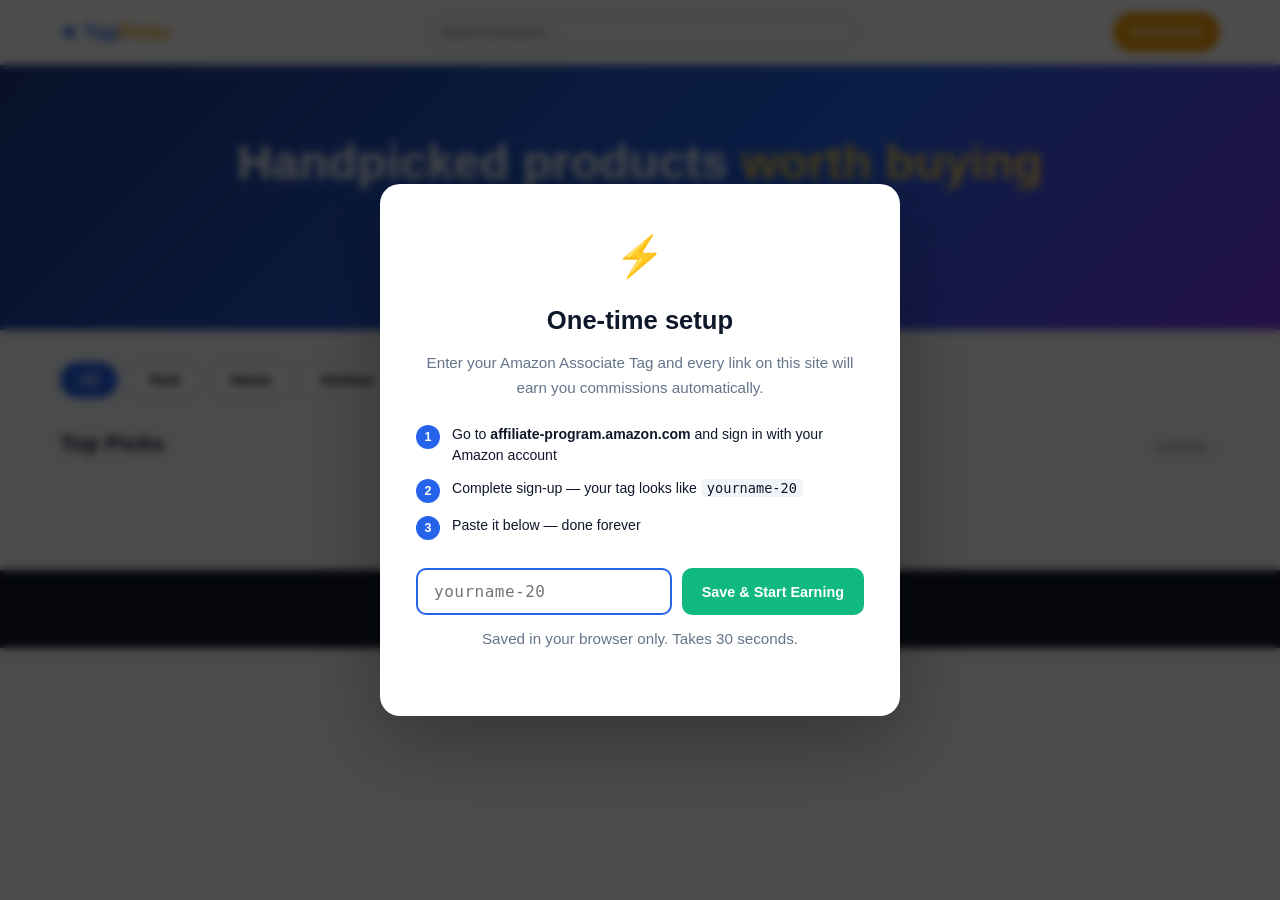
==== commit 0c0f8884: "Add conversion features, email capture, and admin quality-of-life Storefront: - Featured product slo" ====
--- a/index.html
+++ b/index.html
@@ -3,9 +3,19 @@
 <head>
   <meta charset="UTF-8">
   <meta name="viewport" content="width=device-width, initial-scale=1.0">
-  <title>TopPicks — Curated Deals & Product Reviews</title>
-  <meta name="description" content="Handpicked, top-rated products with honest reviews. We find the best deals so you don't have to.">
+  <title>TopPicks — Best Amazon Deals & Curated Product Reviews</title>
+  <meta name="description" content="Handpicked, top-rated Amazon products across tech, home, kitchen, and lifestyle. Honest reviews, real ratings, unbeatable deals.">
   <meta name="robots" content="index, follow">
+
+  <!-- Open Graph -->
+  <meta property="og:type" content="website">
+  <meta property="og:site_name" content="TopPicks">
+  <meta property="og:title" content="TopPicks — Best Amazon Deals & Curated Product Reviews">
+  <meta property="og:description" content="Handpicked, top-rated Amazon products across tech, home, kitchen, and lifestyle.">
+
+  <!-- Canonical -->
+  <link rel="canonical" href="https://emailbottles-boop.github.io/amazon/">
+
   <link rel="stylesheet" href="css/style.css">
 </head>
 <body>
@@ -21,9 +31,12 @@
 </header>
 
 <section class="hero">
-  <h1>Deals that <span>earn you money</span></h1>
-  <p>Every link is tracked. Every purchase pays you a commission. Set it up once — earn forever.</p>
+  <h1>Handpicked products <span>worth buying</span></h1>
+  <p>Top-rated, honestly reviewed Amazon picks — across tech, home, kitchen, and lifestyle.</p>
 </section>
+
+<!-- Featured product (rendered by app.js if a product has featured:true) -->
+<div id="featured-wrap"></div>
 
 <div class="categories">
   <div class="cat-pills">
@@ -46,13 +59,34 @@
   </div>
 </section>
 
-<p class="disclaimer">As an Amazon Associate I earn from qualifying purchases.</p>
+<!-- Email capture bar -->
+<div id="email-bar" class="email-bar hidden">
+  <div class="email-bar-inner">
+    <span class="email-bar-text">&#127381; Get the best deals in your inbox</span>
+    <div class="email-bar-form">
+      <input id="email-input" type="email" placeholder="your@email.com" autocomplete="email">
+      <button onclick="subscribeEmail()">Subscribe</button>
+    </div>
+    <button class="email-bar-close" onclick="dismissEmailBar()" aria-label="Close">&#10005;</button>
+  </div>
+</div>
+
+<p class="disclaimer">
+  As an Amazon Associate I earn from qualifying purchases. ·
+  <a href="disclosure.html">Affiliate Disclosure</a>
+</p>
 
 <footer>
-  <p>© <span id="year"></span> TopPicks · <a href="admin/dashboard.html">Dashboard</a></p>
+  <p>
+    © <span id="year"></span> TopPicks ·
+    <a href="disclosure.html">Affiliate Disclosure</a> ·
+    <a href="admin/dashboard.html">Dashboard</a>
+  </p>
   <script>document.getElementById('year').textContent = new Date().getFullYear();</script>
 </footer>
 
+<div id="toast" class="toast"></div>
+<script src="js/email-bar.js"></script>
 <script src="js/app.js"></script>
 </body>
 </html>
--- a/css/style.css
+++ b/css/style.css
@@ -85,6 +85,41 @@
 
 /* ── Utility ── */
 .hidden{display:none!important}
+
+/* ── Featured product ── */
+.featured-section{max-width:1200px;margin:2rem auto 0;padding:0 20px}
+.featured-inner{background:linear-gradient(135deg,#1e3a8a 0%,#2563eb 100%);border-radius:16px;padding:2rem;display:grid;grid-template-columns:180px 1fr;gap:2rem;align-items:center;color:white}
+.featured-img{background:rgba(255,255,255,.12);border-radius:12px;aspect-ratio:1;display:flex;align-items:center;justify-content:center;overflow:hidden;padding:.75rem}
+.featured-img img{max-width:100%;max-height:160px;object-fit:contain}
+.featured-label{font-size:.75rem;font-weight:700;text-transform:uppercase;letter-spacing:1px;opacity:.8;display:block;margin-bottom:.5rem}
+.featured-title{font-size:1.3rem;font-weight:800;margin-bottom:.5rem;line-height:1.3}
+.featured-desc{font-size:.9rem;opacity:.85;margin-bottom:1rem;line-height:1.5}
+.featured-footer{display:flex;align-items:center;gap:1rem;flex-wrap:wrap}
+.featured-price{font-size:1.5rem;font-weight:900}
+.featured-section .buy-btn{background:white;color:var(--primary);padding:.65rem 1.3rem}
+.featured-section .buy-btn:hover{background:#f0f9ff}
+@media(max-width:640px){
+  .featured-inner{grid-template-columns:1fr;text-align:center}
+  .featured-img{max-width:140px;margin:0 auto}
+  .featured-footer{justify-content:center}
+}
+
+/* ── Email capture bar ── */
+.email-bar{position:fixed;bottom:0;left:0;right:0;background:#1e293b;color:white;z-index:90;border-top:2px solid #334155}
+.email-bar-inner{max-width:1200px;margin:0 auto;padding:.85rem 1.25rem;display:flex;align-items:center;gap:1rem;flex-wrap:wrap}
+.email-bar-text{font-size:.9rem;font-weight:600;flex-shrink:0}
+.email-bar-form{display:flex;gap:.5rem;flex:1;min-width:200px;max-width:360px}
+.email-bar-form input{flex:1;padding:.5rem .9rem;border-radius:8px;border:none;font-size:.88rem;outline:none;background:#334155;color:white}
+.email-bar-form input::placeholder{color:#94a3b8}
+.email-bar-form input:focus{background:#475569}
+.email-bar-form button{padding:.5rem 1rem;background:var(--success);color:white;border:none;border-radius:8px;font-weight:700;font-size:.85rem;cursor:pointer;white-space:nowrap}
+.email-bar-form button:hover{opacity:.9}
+.email-bar-close{background:none;border:none;color:#94a3b8;font-size:1.1rem;cursor:pointer;padding:.25rem;margin-left:auto;flex-shrink:0}
+.email-bar-close:hover{color:white}
+@media(max-width:640px){
+  .email-bar-text{display:none}
+  .email-bar-form{max-width:100%}
+}
 
 /* ── Responsive ── */
 @media(max-width:640px){
